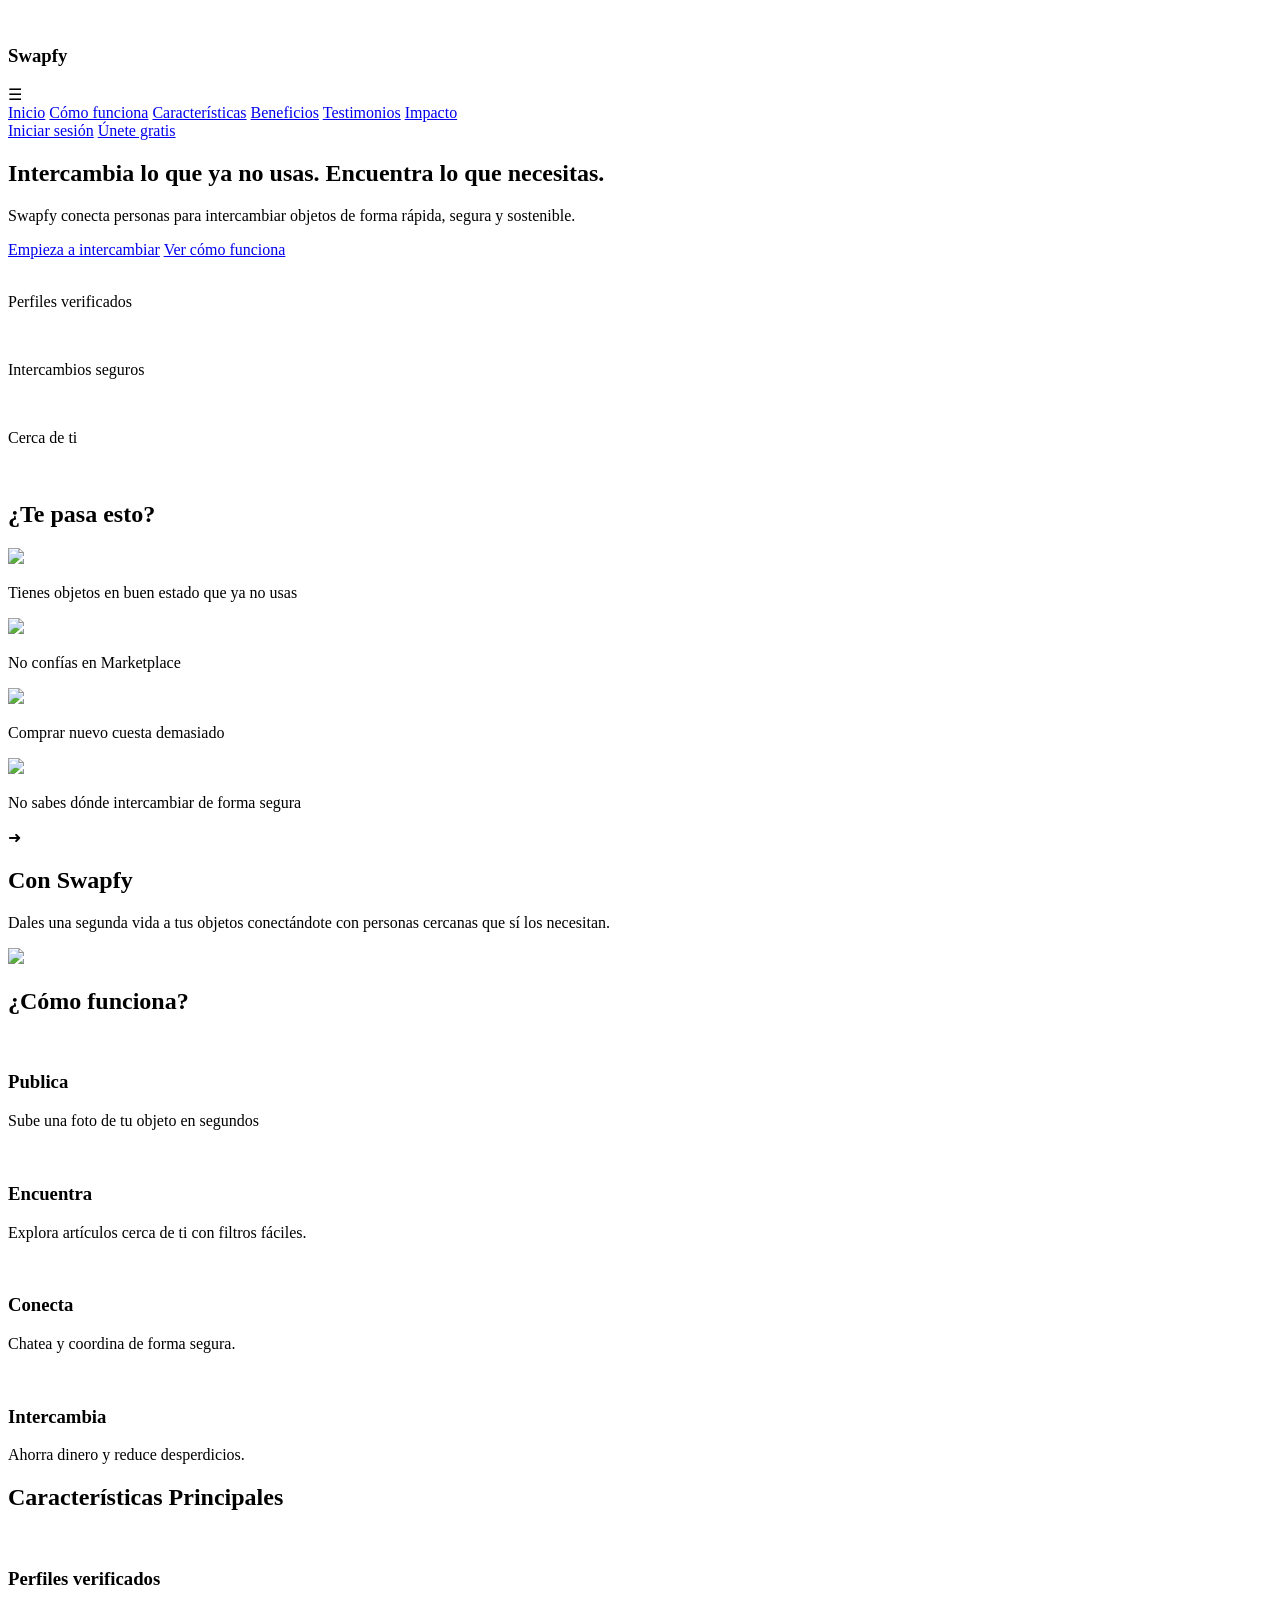
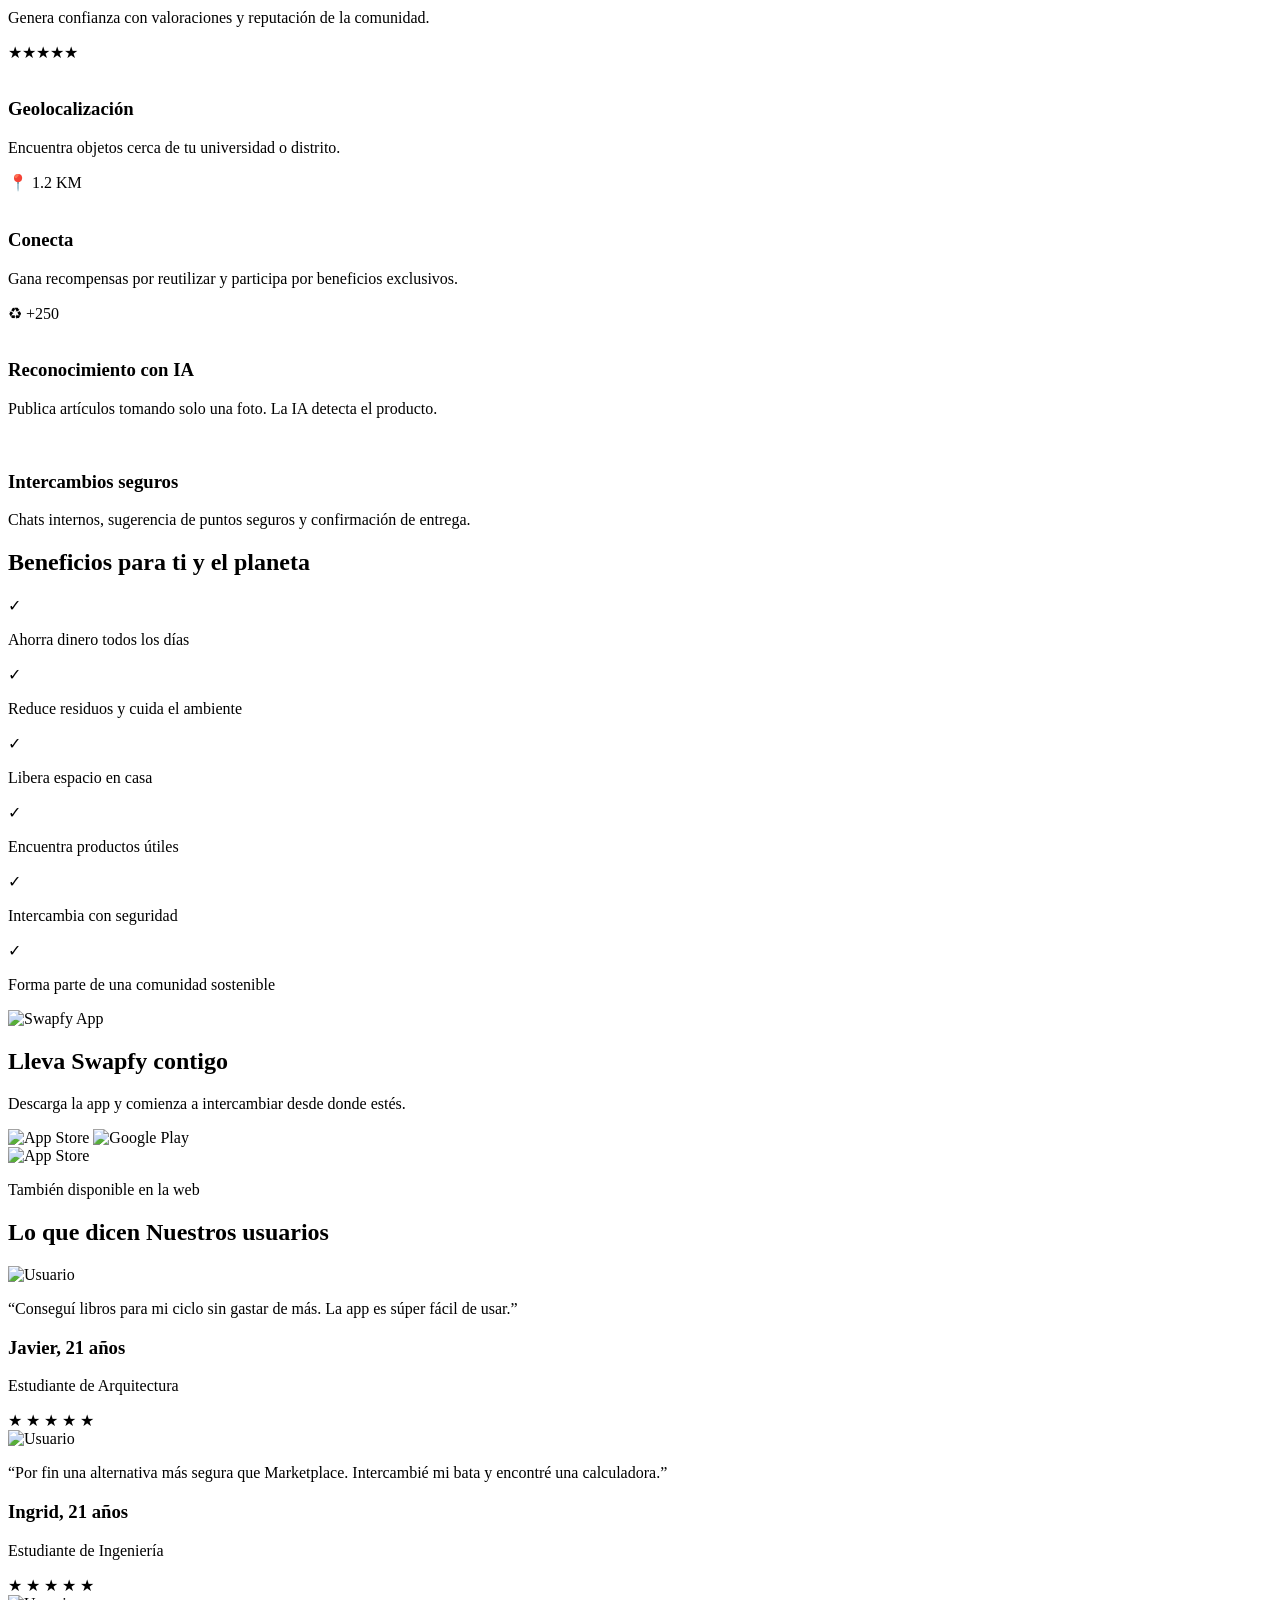
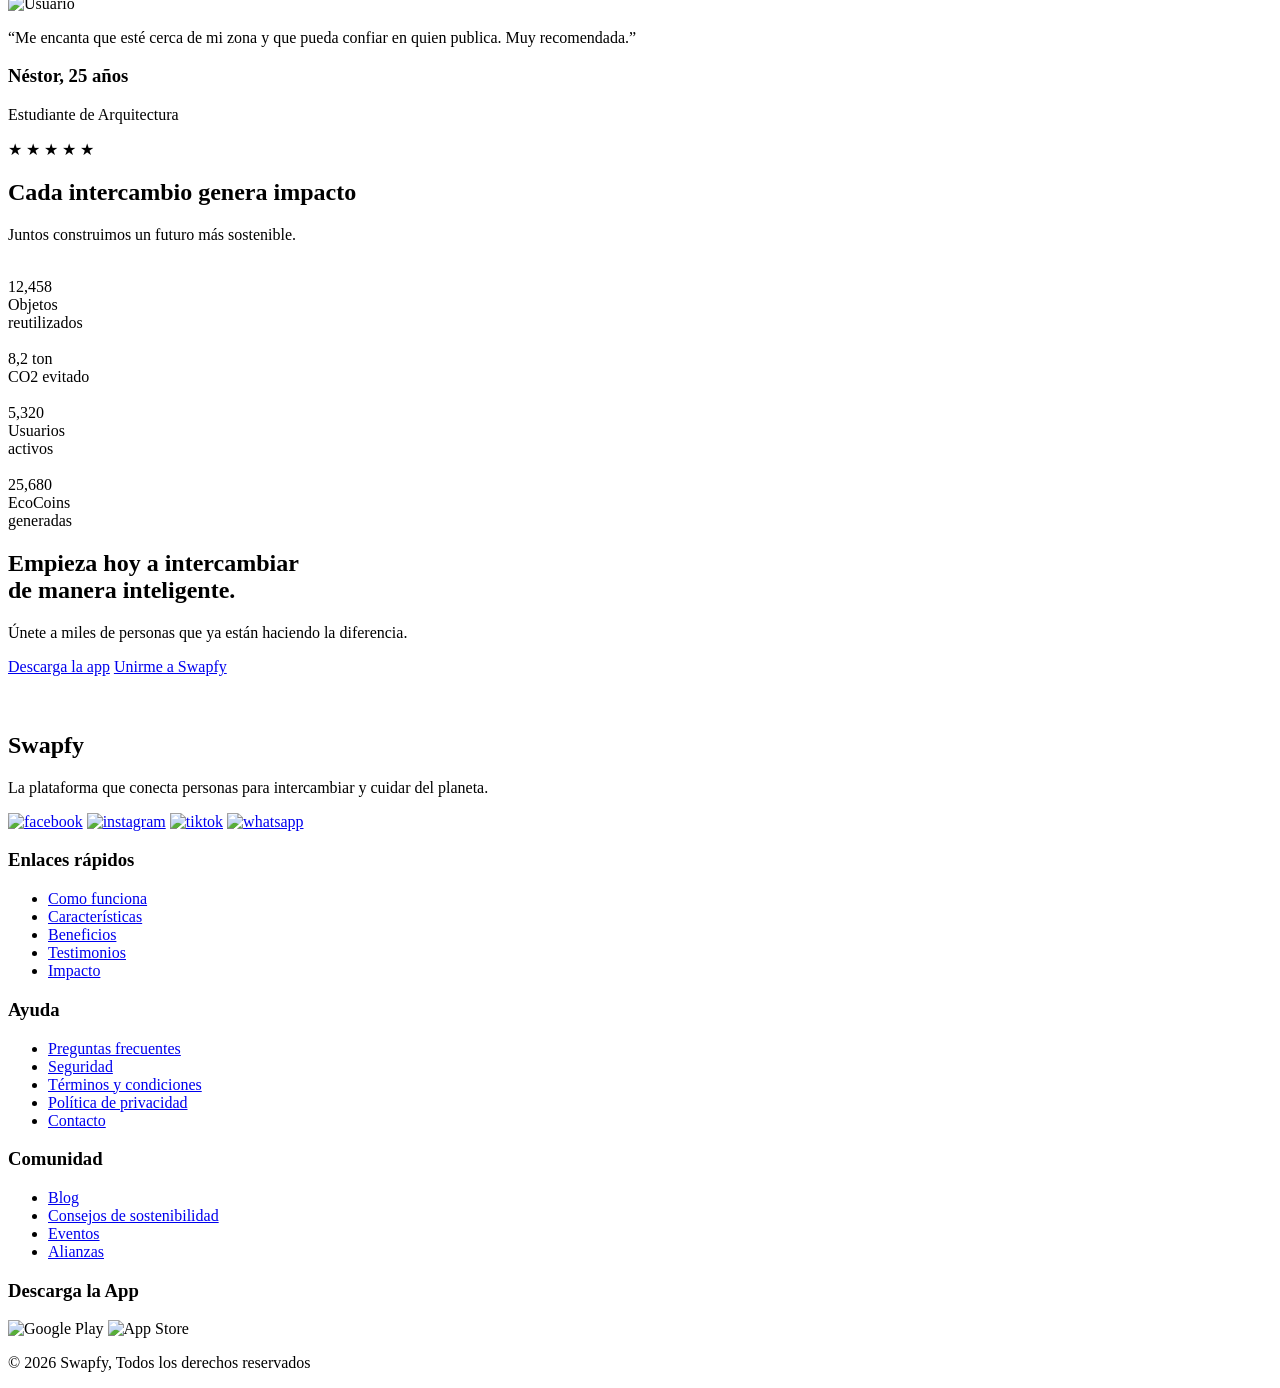
==== docs/index.html @ 8ec455df "ordenamiento de archivos v2" ====
<!DOCTYPE html>
<html lang="es">
<head>
  <meta charset="UTF-8" />
  <meta name="viewport" content="width=device-width, initial-scale=1.0"/>
  <title>Swapfy - Intercambia lo que ya no usas</title>

  <link rel="preconnect" href="https://fonts.googleapis.com">
  <link rel="preconnect" href="https://fonts.gstatic.com" crossorigin>
  <link href="https://fonts.googleapis.com/css2?family=Inter:wght@400;500;600;700;800&display=swap" rel="stylesheet">
  <link rel="stylesheet" href="/assets/css/styles.css">  
</head>
<body>

  <!-- Navbar -->
<header>
  <div class="container">
    <nav>
      </nav>
  </div>
</header>

<header class="header">
    <nav class="container nav"> <div class="logo">
        <img src="/assets/img/LogoColor.png" alt="">
        <h3>Swapfy</h3>
      </div>
      <div class="menu-toggle" id="menu-toggle">☰</div>
      <div class="nav-right" id="nav-right">      
        <div class="nav-links">
          <a href="#Hero">Inicio</a>
          <a href="#How">Cómo funciona</a>
          <a href="#caracteristicas">Características</a>
          <a href="#Beneficios">Beneficios</a>
          <a href="#Testimonios">Testimonios</a>
          <a href="#Impacto">Impacto</a>
        </div>
        <div class="nav-buttons">
          <a href="#" class="btn btn-secondary">Iniciar sesión</a>
          <a href="#" class="btn btn-primary">Únete gratis</a>
        </div>
      </div>
    </nav>
</header>


  <!-- Hero section -->

  <section>
    <div class="container hero" id="Hero">

      <div>
        <h1>
          Intercambia lo que ya no usas.
          <span>Encuentra lo que necesitas.</span>
        </h1>

        <p>
          Swapfy conecta personas para intercambiar objetos de forma rápida,
          segura y sostenible.
        </p>

        <div class="hero-buttons">
          <a href="#" class="btn btn-primary">Empieza a intercambiar</a>
          <a href="#" class="btn btn-secondary">Ver cómo funciona</a>
        </div>

        <div class="listVerification">
          <div class="lv">
             <img src="/assets/img/verificados.png" alt="" class="">
             <p>Perfiles verificados</p>
          </div>
          <div>
            <img src="/assets/img/seguridad.png" alt="" class="">
            <p>Intercambios seguros</p>
          </div>
          <div>
            <img src="/assets/img/ubicacion.png" alt="" class="">
            <p>Cerca de ti</p>
          </div>
        </div>
      </div>

      <div class="hero-image">
        <img src="/assets/img/phone2.png" alt="" class="phone">
      </div> 
    </div>
  </section>

  <!-- Problemas -->

  <section class="problem-section">

    <h1 class="title">¿Te pasa esto?</h1>

    <div class="content">

      <div class="cards">

        <div class="card">
          <img src="https://images.unsplash.com/photo-1603791440384-56cd371ee9a7?q=80&w=800&auto=format&fit=crop">
          <p>Tienes objetos en buen estado que ya no usas</p>
        </div>

        <div class="card">
          <img src="https://images.unsplash.com/photo-1516321318423-f06f85e504b3?q=80&w=800&auto=format&fit=crop">
          <p>No confías en Marketplace</p>
        </div>

        <div class="card">
          <img src="https://images.unsplash.com/photo-1522202176988-66273c2fd55f?q=80&w=800&auto=format&fit=crop">
          <p>Comprar nuevo cuesta demasiado</p>
        </div>

        <div class="card">
          <img src="https://images.unsplash.com/photo-1521737604893-d14cc237f11d?q=80&w=800&auto=format&fit=crop">
          <p>No sabes dónde intercambiar de forma segura</p>
        </div>

      </div>

      <div class="divider">
        <div class="arrow">➜</div>
      </div>

      <div class="solution">

        <h2>Con <span>Swapfy</span></h2>

        <p>
          Dales una segunda vida a tus objetos conectándote
          con personas cercanas que sí los necesitan.
        </p>

        <img src="https://cdn-icons-png.flaticon.com/512/4076/4076478.png">

      </div>

    </div>

  </section>

  <!-- Como funciona -->

  <section class="how-section" id="How">

    <h1 class="title">¿Cómo funciona?</h1>

    <div class="curve-line"></div>

    <div class="steps">

      <div class="step-card">

        <div class="icon-circle">
          <img src="/assets/img/phoneicon.png" alt="" class="">
        </div>

        <h3>Publica</h3>

        <p>
          Sube una foto de tu objeto en segundos
        </p>

      </div>

      <div class="step-card">

        <div class="icon-circle">
          <img src="/assets/img/searchicon.png" alt="" class="">
        </div>

        <h3>Encuentra</h3>

        <p>
          Explora artículos cerca de ti con filtros fáciles.
        </p>

      </div>

      <div class="step-card">

        <div class="icon-circle">
          <img src="/assets/img/messageicon.png" alt="" class="">
        </div>

        <h3>Conecta</h3>

        <p>
          Chatea y coordina de forma segura.
        </p>

      </div>

      <div class="step-card">

        <div class="icon-circle">
          <img src="/assets/img/exchangeicon.png" alt="" class="">
        </div>

        <h3>Intercambia</h3>

        <p>
          Ahorra dinero y reduce desperdicios.
        </p>

      </div>

    </div>

  </section>

  <!-- Caracteristicas -->

  <section class="features-section" id="caracteristicas">

    <h1 class="title">Características Principales</h1>

    <div class="features-grid">

      <div class="feature-card">

        <div class="icon-circle green">
          <img src="/assets/img/perfilverificado.png" alt="" class="">
        </div>

        <h3>Perfiles verificados</h3>

        <p>
          Genera confianza con valoraciones y reputación de la comunidad.
        </p>

        <div class="extra">★★★★★</div>

      </div>

      <div class="feature-card">

        <div class="icon-circle orange">
          <img src="/assets/img/geolocalizacion.png" alt="" class="">
        </div>

        <h3>Geolocalización</h3>

        <p>
          Encuentra objetos cerca de tu universidad o distrito.
        </p>

        <div class="extra">📍 1.2 KM</div>

      </div>

      <div class="feature-card">

        <div class="icon-circle yellow">
          <img src="/assets/img/conecta.png" alt="" class="">
        </div>

        <h3>Conecta</h3>

        <p>
          Gana recompensas por reutilizar y participa por beneficios exclusivos.
        </p>

        <div class="extra">♻ +250</div>

      </div>

      <div class="feature-card">

        <div class="icon-circle blue">
          <img src="/assets/img/ia.png" alt="" class="">
        </div>

        <h3>Reconocimiento con IA</h3>

        <p>
          Publica artículos tomando solo una foto. La IA detecta el producto.
        </p>

      </div>

      <div class="feature-card">

        <div class="icon-circle purple">
          <img src="/assets/img/intercambioseguro.png" alt="" class="">
        </div>

        <h3>Intercambios seguros</h3>

        <p>
          Chats internos, sugerencia de puntos seguros y confirmación de entrega.
        </p>

      </div>

    </div>

  </section>

<!-- Beneficios -->

  <section class="benefits-section" id="Beneficios">

    <div class="benefits-left">

      <h2>
        Beneficios para ti y el planeta
      </h2>

      <div class="benefits-list">

        <div class="benefit-item">
          <div class="check">✓</div>
          <p>Ahorra dinero todos los días</p>
        </div>

        <div class="benefit-item">
          <div class="check">✓</div>
          <p>Reduce residuos y cuida el ambiente</p>
        </div>

        <div class="benefit-item">
          <div class="check">✓</div>
          <p>Libera espacio en casa</p>
        </div>

        <div class="benefit-item">
          <div class="check">✓</div>
          <p>Encuentra productos útiles</p>
        </div>

        <div class="benefit-item">
          <div class="check">✓</div>
          <p>Intercambia con seguridad</p>
        </div>

        <div class="benefit-item">
          <div class="check">✓</div>
          <p>Forma parte de una comunidad sostenible</p>
        </div>

      </div>

    </div>

    <div class="phone-container">
      <img src="/assets/img/phoneBeneficios.png" alt="Swapfy App">
    </div>

    <div class="benefits-right">

      <h2>
        Lleva <span>Swapfy</span> contigo
      </h2>

      <p>
        Descarga la app y comienza a intercambiar
        desde donde estés.
      </p>

      <div class="store-buttons">

        <img 
          src="/assets/img/appstore.png" 
          alt="App Store"
        >

        <img 
          src="/assets/img/playstore.png" 
          alt="Google Play"
        >

      </div>

      <div class="web-version">
        <img 
          src="/assets/img/wordIcon.png" 
          alt="App Store">
        <p>También disponible en la web</p>
      </div>

    </div>
  </section>

  <!-- Testimonios -->

  <section class="testimonials-section" id="Testimonios">

    <h1 class="title">
      Lo que dicen Nuestros usuarios
    </h1>

    <div class="testimonials-grid">

      <!-- TESTIMONIAL 1 -->

      <div class="testimonial-card">

        <img 
          src="https://randomuser.me/api/portraits/men/32.jpg" 
          alt="Usuario"
        >

        <div class="testimonial-content">

          <p class="testimonial-text">
            “Conseguí libros para mi ciclo sin gastar de más.
            La app es súper fácil de usar.”
          </p>

          <div class="user-info">
            <h3>Javier, 21 años</h3>
            <p>Estudiante de Arquitectura</p>
          </div>

          <div class="stars">
            <span class="star">★</span>
            <span class="star">★</span>
            <span class="star">★</span>
            <span class="star">★</span>
            <span class="star">★</span>
          </div>

        </div>

      </div>

      <!-- TESTIMONIAL 2 -->

      <div class="testimonial-card">

        <img 
          src="https://randomuser.me/api/portraits/women/44.jpg" 
          alt="Usuario"
        >

        <div class="testimonial-content">

          <p class="testimonial-text">
            “Por fin una alternativa más segura que Marketplace.
            Intercambié mi bata y encontré una calculadora.”
          </p>

          <div class="user-info">
            <h3>Ingrid, 21 años</h3>
            <p>Estudiante de Ingeniería</p>
          </div>

          <div class="stars">
            <span class="star">★</span>
            <span class="star">★</span>
            <span class="star">★</span>
            <span class="star">★</span>
            <span class="star">★</span>
          </div>

        </div>

      </div>

      <!-- TESTIMONIAL 3 -->

      <div class="testimonial-card">

        <img 
          src="https://randomuser.me/api/portraits/men/75.jpg" 
          alt="Usuario"
        >

        <div class="testimonial-content">

          <p class="testimonial-text">
            “Me encanta que esté cerca de mi zona
            y que pueda confiar en quien publica.
            Muy recomendada.”
          </p>

          <div class="user-info">
            <h3>Néstor, 25 años</h3>
            <p>Estudiante de Arquitectura</p>
          </div>

          <div class="stars">
            <span class="star">★</span>
            <span class="star">★</span>
            <span class="star">★</span>
            <span class="star">★</span>
            <span class="star">★</span>
          </div>

        </div>

      </div>

    </div>

  </section>

  <!-- Impacto -->

  <section class="impact-section" id="Impacto">

    <div class="impact-container">

      <!-- LEFT -->

      <div class="impact-left">

        <h2>
          Cada intercambio genera impacto
        </h2>

        <p>
          Juntos construimos un futuro más sostenible.
        </p>

      </div>

      <!-- RIGHT STATS -->

      <div class="impact-stats">

        <!-- CARD 1 -->

        <div class="stat-card">

          <div class="icon-circle">
           <img 
          src="/assets/img/objetosreutilizados.png" 
          alt="">
          </div>

          <div class="stat-number">
            12,458
          </div>

          <div class="stat-label">
            Objetos<br>reutilizados
          </div>

        </div>

        <!-- CARD 2 -->

        <div class="stat-card">

          <div class="icon-circle">
            <img 
          src="/assets/img/8toneladas.png" 
          alt="">
          </div>

          <div class="stat-number">
            8,2 ton
          </div>

          <div class="stat-label">
            CO2 evitado
          </div>

        </div>

        <!-- CARD 3 -->

        <div class="stat-card">

          <div class="icon-circle">
            <img 
          src="/assets/img/usuariosconectados.png" 
          alt="">
          </div>

          <div class="stat-number">
            5,320
          </div>

          <div class="stat-label">
            Usuarios<br>activos
          </div>

        </div>

        <!-- CARD 4 -->

        <div class="stat-card">

          <div class="icon-circle">
            <img 
          src="/assets/img/ecocoins.png" 
          alt="">
          </div>

          <div class="stat-number">
            25,680
          </div>

          <div class="stat-label">
            EcoCoins<br>generadas
          </div>

        </div>

      </div>

    </div>

  </section>

  <!-- Calltoaction -->

  <section class="cta-section">

    <!-- LEFT CONTENT -->

    <div class="cta-left">

      <h2>
        Empieza hoy a intercambiar<br>
        <span>de manera inteligente.</span>
      </h2>

      <p>
        Únete a miles de personas que ya están
        haciendo la diferencia.
      </p>

    </div>

    <!-- BUTTONS -->

    <div class="cta-buttons">

      <a href="#" class="btn btn-primary">Descarga la app</a>
      <a href="#" class="btn btn-secondary">Unirme a Swapfy</a>

    </div>

    <!-- IMAGE -->

    <div class="cta-image">

      <img 
          src="/assets/img/cta.png" 
          alt="">

    </div>

  </section>

  <!-- Footer -->

  <footer class="footer">

    <div class="footer-container">

      <div class="footer-top">

        <!-- BRAND -->

        <div class="footer-brand">

          <div class="logoF">
           <img  src="/assets/img/LogoWhite.png"  alt="">
            <h2>Swapfy</h2>
          </div>

          <p>
            La plataforma que conecta personas
            para intercambiar y cuidar del planeta.
          </p>

          <div class="social-icons">

            <a href="#"><img src="/assets/img/facebook.png"  alt="facebook"></a>
            <a href="#"><img src="/assets/img/instagram.png"  alt="instagram"></a>
            <a href="#"><img src="/assets/img/tiktok.png"  alt="tiktok"></a>
            <a href="#"><img src="/assets/img/whatsapp.png"  alt="whatsapp"></a>

          </div>

        </div>

        <!-- ENLACES -->

        <div class="footer-column">

          <h3>Enlaces rápidos</h3>

          <ul>
            <li><a href="#">Como funciona</a></li>
            <li><a href="#">Características</a></li>
            <li><a href="#">Beneficios</a></li>
            <li><a href="#">Testimonios</a></li>
            <li><a href="#">Impacto</a></li>
          </ul>

        </div>

        <!-- AYUDA -->

        <div class="footer-column">

          <h3>Ayuda</h3>

          <ul>
            <li><a href="#">Preguntas frecuentes</a></li>
            <li><a href="#">Seguridad</a></li>
            <li><a href="#">Términos y condiciones</a></li>
            <li><a href="#">Política de privacidad</a></li>
            <li><a href="#">Contacto</a></li>
          </ul>

        </div>

        <!-- COMUNIDAD -->

        <div class="footer-column">

          <h3>Comunidad</h3>

          <ul>
            <li><a href="#">Blog</a></li>
            <li><a href="#">Consejos de sostenibilidad</a></li>
            <li><a href="#">Eventos</a></li>
            <li><a href="#">Alianzas</a></li>
          </ul>

        </div>

        <!-- APP -->

        <div class="footer-column">

          <h3>Descarga la App</h3>

          <div class="store-buttons">

            <img src="/assets/img/playstore.png"  alt="Google Play">
            <img src="/assets/img/appstore.png" alt="App Store">

          </div>

        </div>

      </div>

      <!-- BOTTOM -->

      <div class="footer-bottom">

        <p>
          © 2026 Swapfy, Todos los derechos reservados
        </p>

      </div>

    </div>

  </footer>
   <script src="/assets/js/main.js"></script> 
</body>
</html>
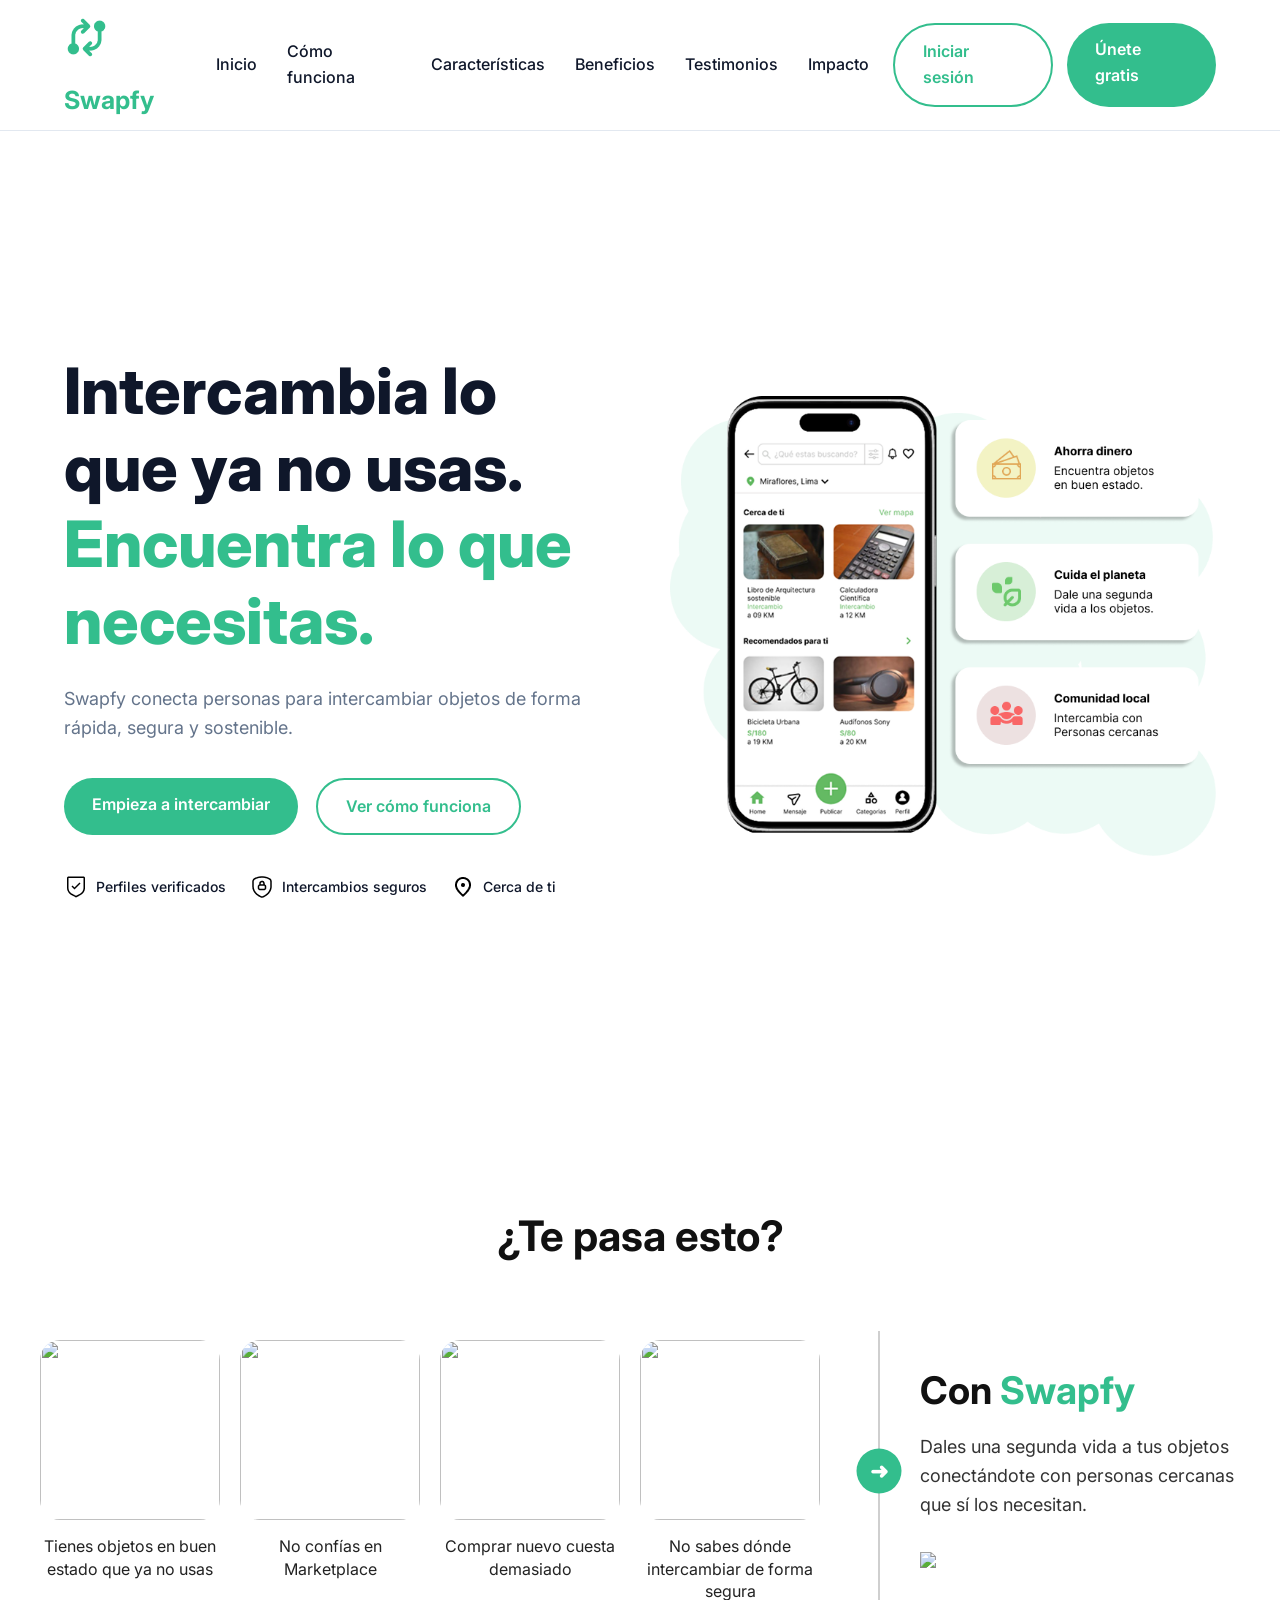
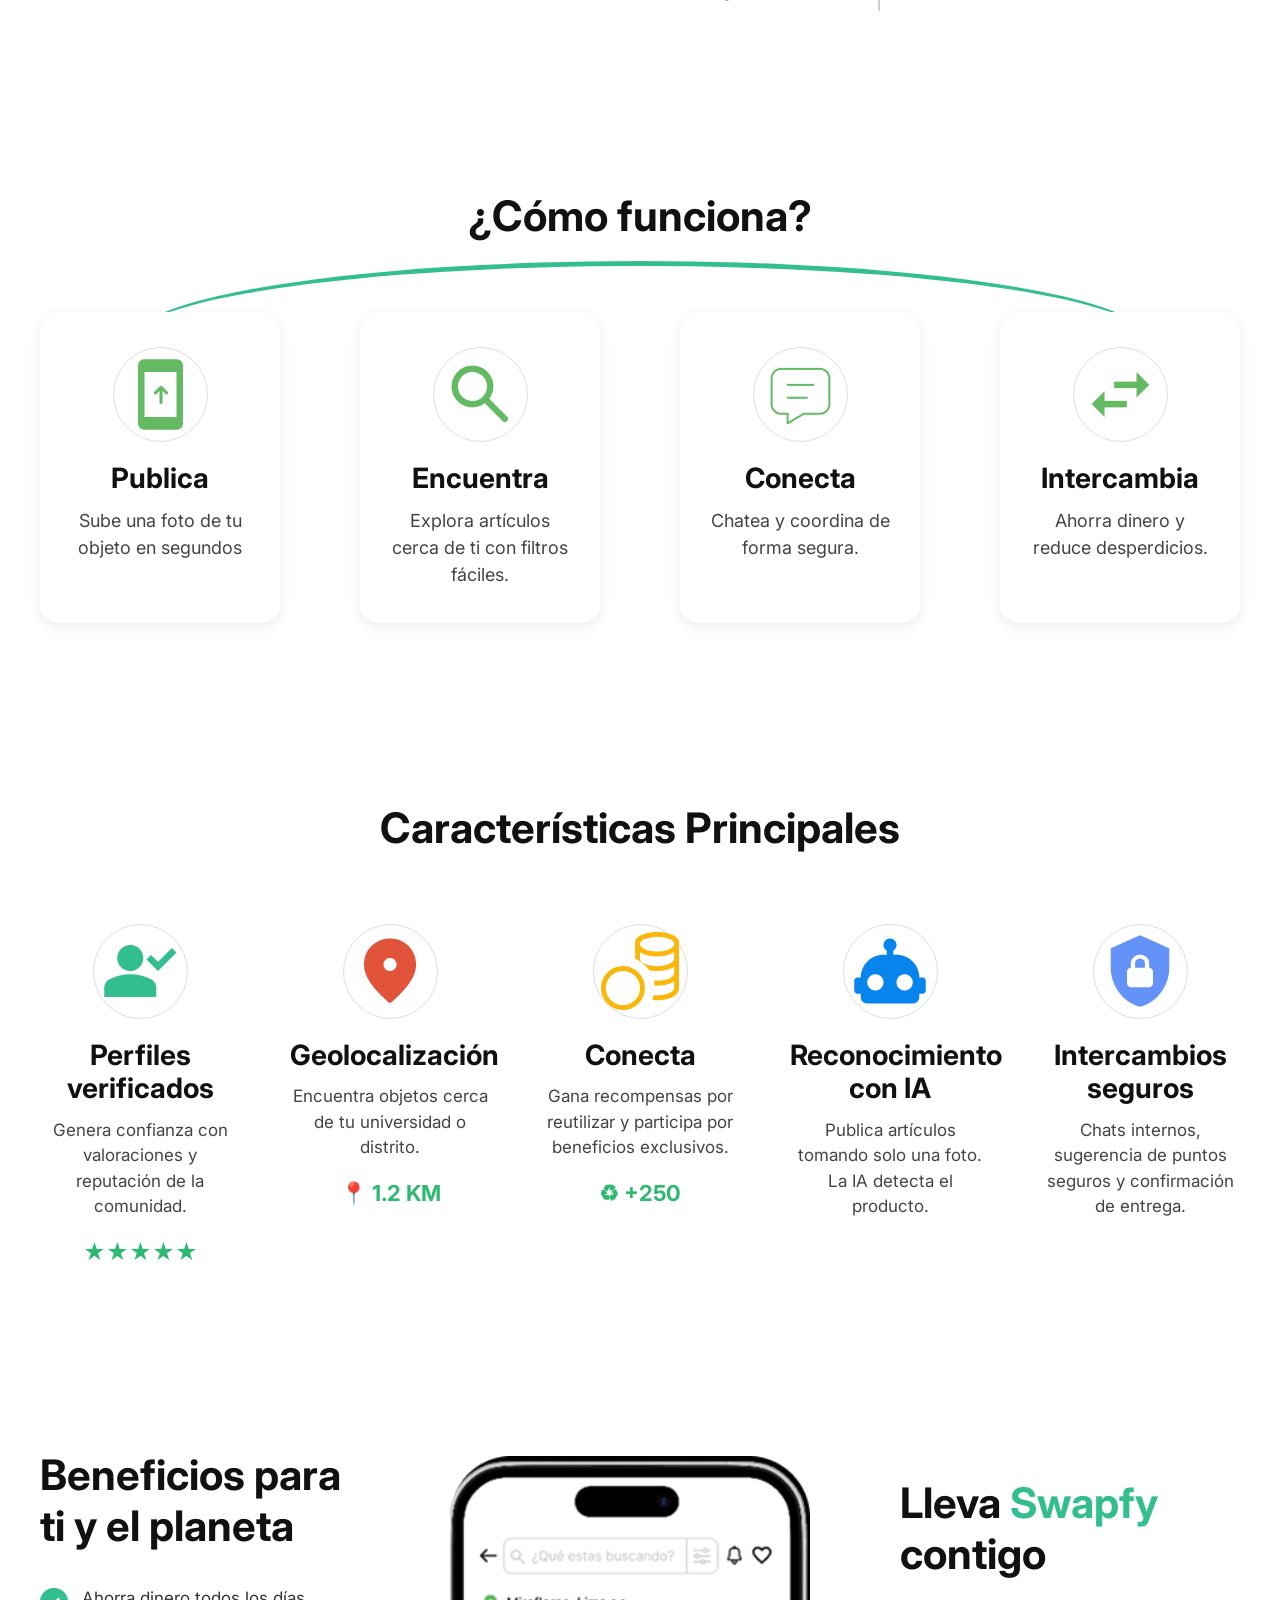
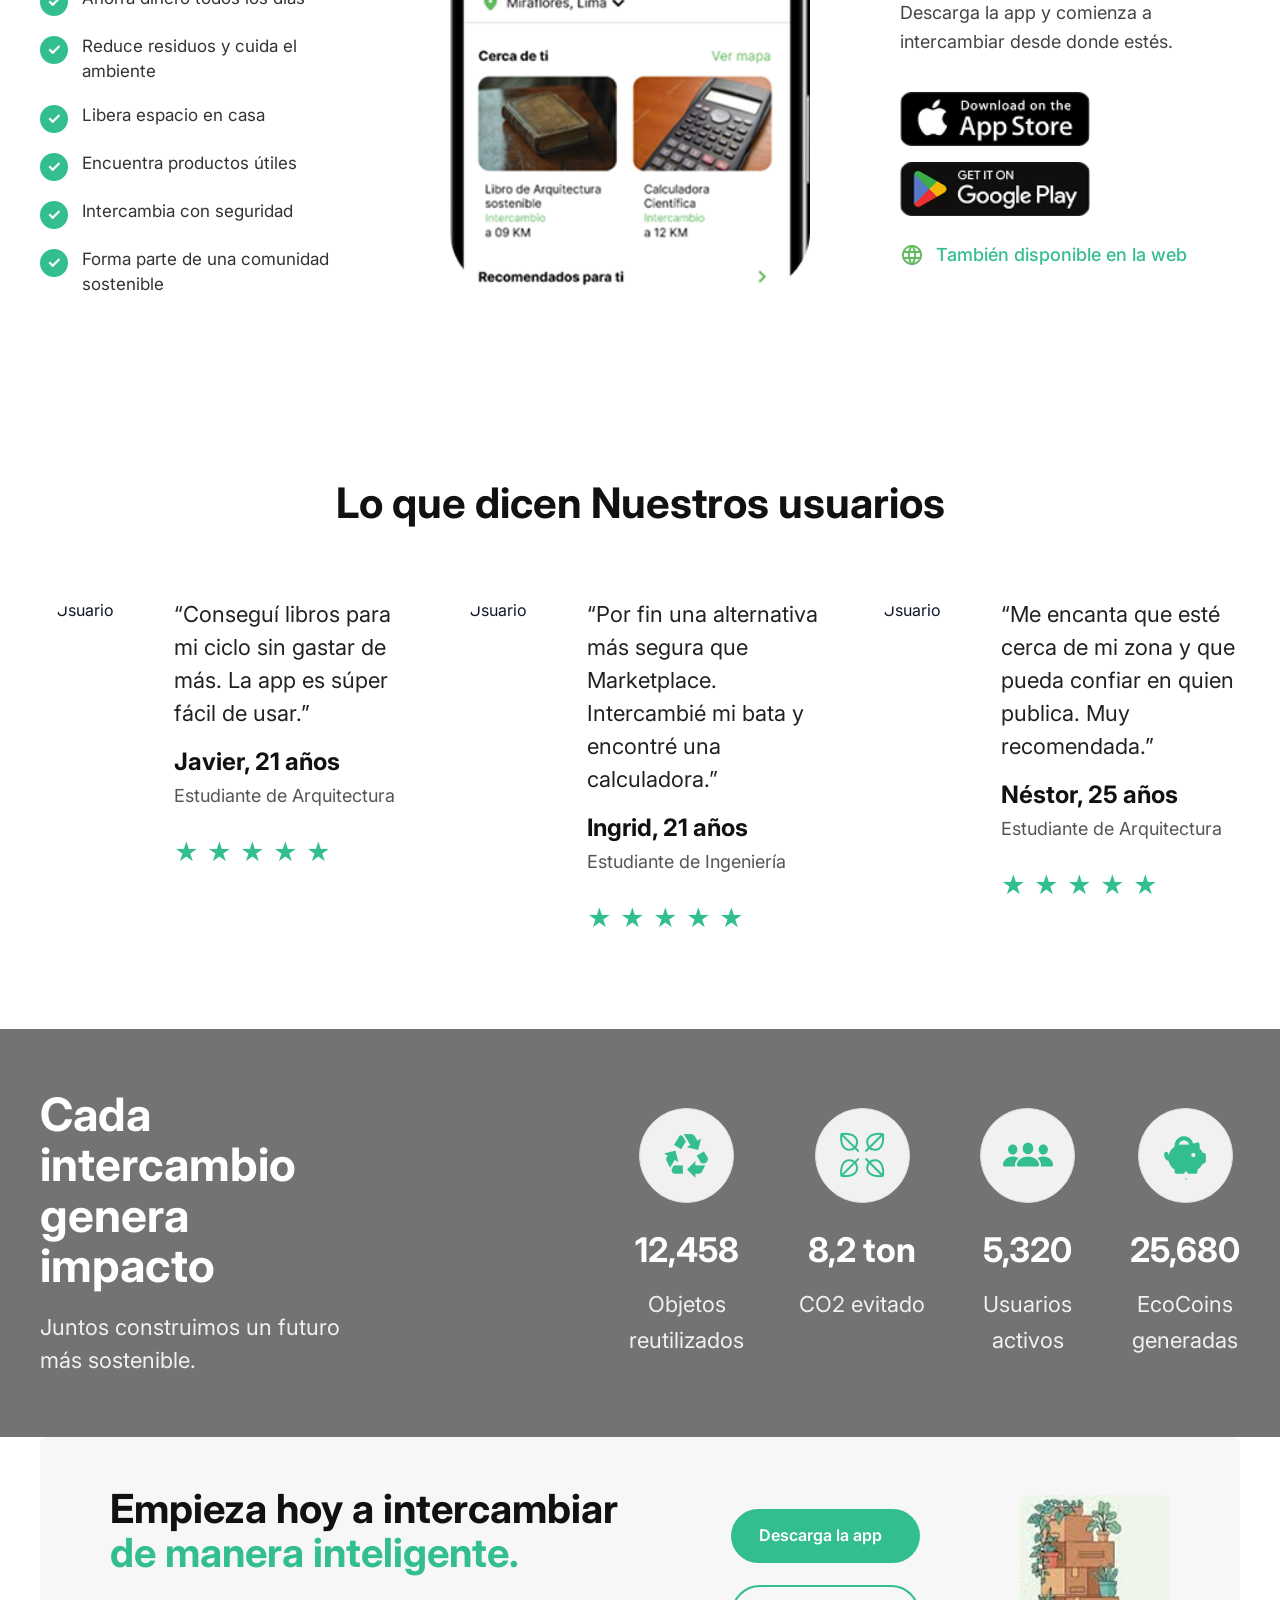
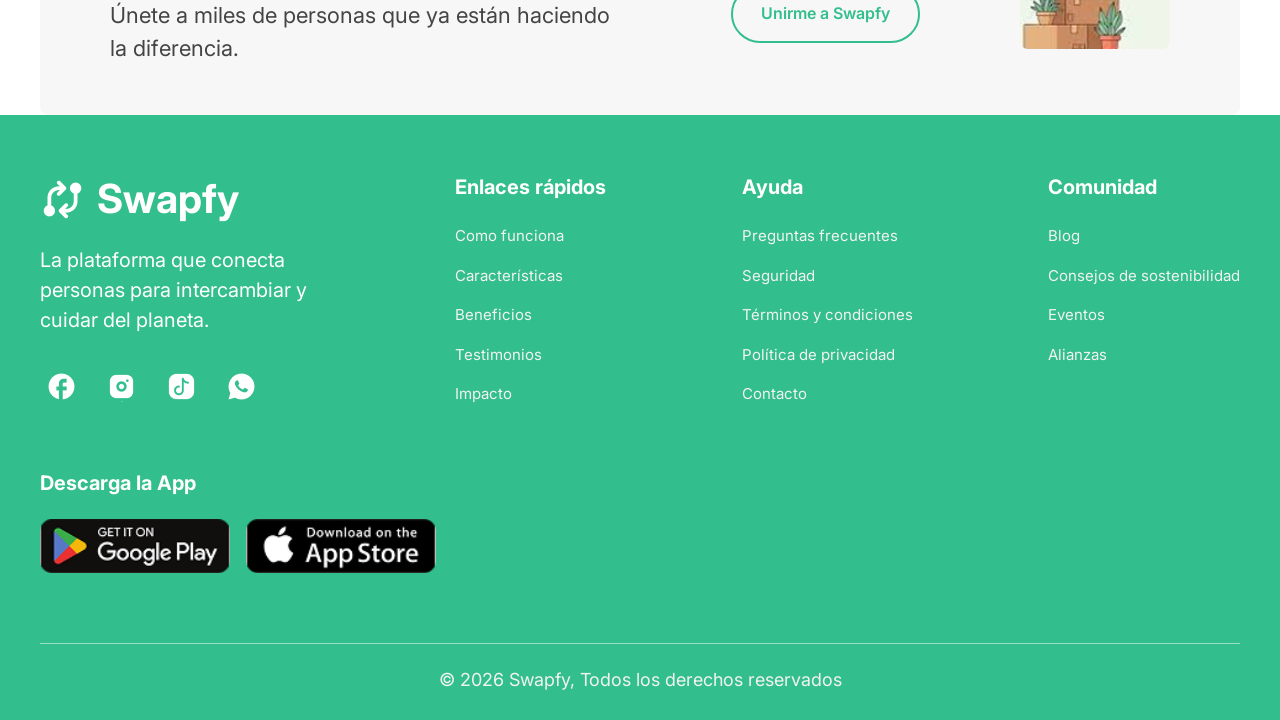
==== commit 22f972ab: "change index" ====
--- a/docs/index.html
+++ b/docs/index.html
@@ -8,7 +8,7 @@
   <link rel="preconnect" href="https://fonts.googleapis.com">
   <link rel="preconnect" href="https://fonts.gstatic.com" crossorigin>
   <link href="https://fonts.googleapis.com/css2?family=Inter:wght@400;500;600;700;800&display=swap" rel="stylesheet">
-  <link rel="stylesheet" href="/assets/css/styles.css">  
+  <link rel="stylesheet" href="assets/css/styles.css">  
 </head>
 <body>
 
@@ -22,7 +22,7 @@
 
 <header class="header">
     <nav class="container nav"> <div class="logo">
-        <img src="/assets/img/LogoColor.png" alt="">
+        <img src="assets/img/LogoColor.png" alt="">
         <h3>Swapfy</h3>
       </div>
       <div class="menu-toggle" id="menu-toggle">☰</div>
@@ -67,22 +67,22 @@
 
         <div class="listVerification">
           <div class="lv">
-             <img src="/assets/img/verificados.png" alt="" class="">
+             <img src="assets/img/verificados.png" alt="" class="">
              <p>Perfiles verificados</p>
           </div>
           <div>
-            <img src="/assets/img/seguridad.png" alt="" class="">
+            <img src="assets/img/seguridad.png" alt="" class="">
             <p>Intercambios seguros</p>
           </div>
           <div>
-            <img src="/assets/img/ubicacion.png" alt="" class="">
+            <img src="assets/img/ubicacion.png" alt="" class="">
             <p>Cerca de ti</p>
           </div>
         </div>
       </div>
 
       <div class="hero-image">
-        <img src="/assets/img/phone2.png" alt="" class="phone">
+        <img src="assets/img/phone2.png" alt="" class="phone">
       </div> 
     </div>
   </section>
@@ -153,7 +153,7 @@
       <div class="step-card">
 
         <div class="icon-circle">
-          <img src="/assets/img/phoneicon.png" alt="" class="">
+          <img src="assets/img/phoneicon.png" alt="" class="">
         </div>
 
         <h3>Publica</h3>
@@ -167,7 +167,7 @@
       <div class="step-card">
 
         <div class="icon-circle">
-          <img src="/assets/img/searchicon.png" alt="" class="">
+          <img src="assets/img/searchicon.png" alt="" class="">
         </div>
 
         <h3>Encuentra</h3>
@@ -181,7 +181,7 @@
       <div class="step-card">
 
         <div class="icon-circle">
-          <img src="/assets/img/messageicon.png" alt="" class="">
+          <img src="assets/img/messageicon.png" alt="" class="">
         </div>
 
         <h3>Conecta</h3>
@@ -195,7 +195,7 @@
       <div class="step-card">
 
         <div class="icon-circle">
-          <img src="/assets/img/exchangeicon.png" alt="" class="">
+          <img src="assets/img/exchangeicon.png" alt="" class="">
         </div>
 
         <h3>Intercambia</h3>
@@ -221,7 +221,7 @@
       <div class="feature-card">
 
         <div class="icon-circle green">
-          <img src="/assets/img/perfilverificado.png" alt="" class="">
+          <img src="assets/img/perfilverificado.png" alt="" class="">
         </div>
 
         <h3>Perfiles verificados</h3>
@@ -237,7 +237,7 @@
       <div class="feature-card">
 
         <div class="icon-circle orange">
-          <img src="/assets/img/geolocalizacion.png" alt="" class="">
+          <img src="assets/img/geolocalizacion.png" alt="" class="">
         </div>
 
         <h3>Geolocalización</h3>
@@ -253,7 +253,7 @@
       <div class="feature-card">
 
         <div class="icon-circle yellow">
-          <img src="/assets/img/conecta.png" alt="" class="">
+          <img src="assets/img/conecta.png" alt="" class="">
         </div>
 
         <h3>Conecta</h3>
@@ -269,7 +269,7 @@
       <div class="feature-card">
 
         <div class="icon-circle blue">
-          <img src="/assets/img/ia.png" alt="" class="">
+          <img src="assets/img/ia.png" alt="" class="">
         </div>
 
         <h3>Reconocimiento con IA</h3>
@@ -283,7 +283,7 @@
       <div class="feature-card">
 
         <div class="icon-circle purple">
-          <img src="/assets/img/intercambioseguro.png" alt="" class="">
+          <img src="assets/img/intercambioseguro.png" alt="" class="">
         </div>
 
         <h3>Intercambios seguros</h3>
@@ -345,7 +345,7 @@
     </div>
 
     <div class="phone-container">
-      <img src="/assets/img/phoneBeneficios.png" alt="Swapfy App">
+      <img src="assets/img/phoneBeneficios.png" alt="Swapfy App">
     </div>
 
     <div class="benefits-right">
@@ -362,12 +362,12 @@
       <div class="store-buttons">
 
         <img 
-          src="/assets/img/appstore.png" 
+          src="assets/img/appstore.png" 
           alt="App Store"
         >
 
         <img 
-          src="/assets/img/playstore.png" 
+          src="assets/img/playstore.png" 
           alt="Google Play"
         >
 
@@ -375,7 +375,7 @@
 
       <div class="web-version">
         <img 
-          src="/assets/img/wordIcon.png" 
+          src="assets/img/wordIcon.png" 
           alt="App Store">
         <p>También disponible en la web</p>
       </div>
@@ -527,7 +527,7 @@
 
           <div class="icon-circle">
            <img 
-          src="/assets/img/objetosreutilizados.png" 
+          src="assets/img/objetosreutilizados.png" 
           alt="">
           </div>
 
@@ -547,7 +547,7 @@
 
           <div class="icon-circle">
             <img 
-          src="/assets/img/8toneladas.png" 
+          src="assets/img/8toneladas.png" 
           alt="">
           </div>
 
@@ -567,7 +567,7 @@
 
           <div class="icon-circle">
             <img 
-          src="/assets/img/usuariosconectados.png" 
+          src="assets/img/usuariosconectados.png" 
           alt="">
           </div>
 
@@ -587,7 +587,7 @@
 
           <div class="icon-circle">
             <img 
-          src="/assets/img/ecocoins.png" 
+          src="assets/img/ecocoins.png" 
           alt="">
           </div>
 
@@ -641,7 +641,7 @@
     <div class="cta-image">
 
       <img 
-          src="/assets/img/cta.png" 
+          src="assets/img/cta.png" 
           alt="">
 
     </div>
@@ -661,7 +661,7 @@
         <div class="footer-brand">
 
           <div class="logoF">
-           <img  src="/assets/img/LogoWhite.png"  alt="">
+           <img  src=" assets/img/LogoWhite.png"  alt="">
             <h2>Swapfy</h2>
           </div>
 
@@ -672,10 +672,10 @@
 
           <div class="social-icons">
 
-            <a href="#"><img src="/assets/img/facebook.png"  alt="facebook"></a>
-            <a href="#"><img src="/assets/img/instagram.png"  alt="instagram"></a>
-            <a href="#"><img src="/assets/img/tiktok.png"  alt="tiktok"></a>
-            <a href="#"><img src="/assets/img/whatsapp.png"  alt="whatsapp"></a>
+            <a href="#"><img src="assets/img/facebook.png"  alt="facebook"></a>
+            <a href="#"><img src="assets/img/instagram.png"  alt="instagram"></a>
+            <a href="#"><img src="assets/img/tiktok.png"  alt="tiktok"></a>
+            <a href="#"><img src="assets/img/whatsapp.png"  alt="whatsapp"></a>
 
           </div>
 
@@ -736,8 +736,8 @@
 
           <div class="store-buttons">
 
-            <img src="/assets/img/playstore.png"  alt="Google Play">
-            <img src="/assets/img/appstore.png" alt="App Store">
+            <img src="assets/img/playstore.png"  alt="Google Play">
+            <img src="assets/img/appstore.png" alt="App Store">
 
           </div>
 
@@ -758,6 +758,6 @@
     </div>
 
   </footer>
-   <script src="/assets/js/main.js"></script> 
+   <script src="assets/js/main.js"></script> 
 </body>
 </html>
--- a/docs/assets/css/styles.css
+++ b/docs/assets/css/styles.css
@@ -0,0 +1,1182 @@
+   
+   *{
+      margin:0;
+      padding:0;
+      box-sizing:border-box;
+    }
+
+    :root{
+      --primary:#33BE8D;
+      --primary-dark:#16A34A;
+      --dark:#0F172A;
+      --gray:#64748B;
+      --light:#F8FAFC;
+      --border:#E2E8F0;
+      --white:#FFFFFF;
+    }
+
+    body{
+      font-family:'Inter', sans-serif;
+      color:var(--dark);
+      background:white;
+      line-height:1.6;
+    }
+
+    .container{
+      width:90%;
+      max-width:1200px;
+      margin:auto;
+    }
+
+    section{
+      padding:90px 0;
+    }
+
+    h1,h2,h3{
+      line-height:1.2;
+    }
+
+    h1{
+      font-size:64px;
+      font-weight:800;
+    }
+
+    h2{
+      font-size:42px;
+      margin-bottom:20px;
+    }
+
+    p{
+      color:var(--gray);
+    }
+
+    .btn{
+      display:inline-block;
+      padding:14px 28px;
+      border-radius:50px;
+      text-decoration:none;
+      font-weight:600;
+      transition:.3s;
+    }
+
+    .btn-primary{
+      background:var(--primary);
+      color:white;
+    }
+
+    .btn-primary:hover{
+      background:var(--primary-dark);
+    }
+
+    .btn-secondary{
+      border:2px solid var(--primary);
+      color:var(--primary);
+    }
+
+    .btn-secondary:hover{
+      background:var(--primary);
+      color:white;
+    }
+    /* NAVBAR */
+
+    .header {
+  position: sticky;
+  top: 0;
+  background: white;
+  z-index: 999;
+  border-bottom: 1px solid var(--border);
+  width: 100%;
+}
+
+.nav {
+  display: flex;
+  justify-content: space-between;
+  align-items: center;
+  padding: 15px 0; 
+}
+
+    .logo{
+      display: flex;
+      gap: 18px;
+      flex-wrap: wrap;      
+      color:var(--primary);
+    }
+
+    .logo >h3{
+      font-size: 25px;
+      margin-top: 7px;
+    }
+
+    .nav-links{
+      display:flex;
+      gap:30px;
+      align-items:center;
+    }
+
+    .nav-links a{
+      text-decoration:none;
+      color:var(--dark);
+      font-weight:500;
+    }
+
+    /* HERO */
+
+    .hero{
+      display:grid;
+      grid-template-columns:1fr 1fr;
+      align-items:center;
+      gap:60px;
+      min-height:90vh;
+    }
+
+    .hero span{
+      color:var(--primary);
+    }
+
+    .hero p{
+      margin:25px 0 35px;
+      font-size:18px;
+    }
+
+    .hero-buttons{
+      display:flex;
+      gap:18px;
+      flex-wrap:wrap;
+    }
+
+    .hero-image img{
+      width:100%;
+      border-radius:30px;
+      /*box-shadow:0 20px 60px rgba(0,0,0,.1);*/
+    }
+
+    .hero-image .phone{
+      position: absolute;
+      width: 760px;
+      border-radius: 30px;
+      top: 140px;      
+    }        
+
+    .listVerification {
+      display: flex;
+      gap: 24px;
+      margin-top: 40px;
+      flex-wrap: wrap;
+    }
+
+    .listVerification > div {
+      display: flex;
+      align-items: center;
+      gap: 8px;
+    }
+
+    .listVerification > div > img {
+      width: 24px;
+      height: 24px;
+    }
+
+    .listVerification > div > p {
+      margin: 0;
+      font-size: 14px;
+      font-weight: 500;
+      color: var(--dark);
+    }
+
+ /* Problems */
+
+ .problem-section{
+      max-width:1200px;
+      margin:auto;
+      
+    }
+
+    .title{
+      text-align:center;
+      font-size:34px;
+      font-weight:bold;
+      margin-bottom:50px;
+      color:#111;
+    }
+
+    .content{
+      display:flex;
+      align-items:center;
+      justify-content:space-between;
+      gap:40px;
+    }
+
+    /* LEFT CARDS */
+
+    .cards{
+      display:flex;
+      gap:20px;
+      flex:1;
+    }
+
+    .card{
+      width:180px;
+      text-align:center;
+    }
+
+    .card img{
+      width:100%;
+      height:180px;
+      object-fit:cover;
+      border-radius:20px;
+      margin-bottom:15px;
+    }
+
+    .card p{
+      font-size:16px;
+      color:#222;
+      line-height:1.4;
+    }
+
+    /* DIVIDER */
+
+    .divider{
+      width:2px;
+      height:280px;
+      background:#cfcfcf;
+      position:relative;
+    }
+
+    .arrow{
+      position:absolute;
+      top:50%;
+      left:50%;
+      transform:translate(-50%, -50%);
+      width:45px;
+      height:45px;
+      background:var(--primary);
+      border-radius:50%;
+      display:flex;
+      justify-content:center;
+      align-items:center;
+      color:white;
+      font-size:22px;
+      font-weight:bold;
+    }
+
+    /* RIGHT CONTENT */
+
+    .solution{
+      width:320px;
+    }
+
+    .solution h2{
+      font-size:38px;
+      margin-bottom:20px;
+      color:#111;
+    }
+
+    .solution span{
+      color:var(--primary);
+    }
+
+    .solution p{
+      font-size:18px;
+      line-height:1.6;
+      color:#333;
+      margin-bottom:30px;
+    }
+
+    .solution img{
+      width:180px;
+    }
+
+    /* HOW SECTION */
+
+    .how-section{
+      max-width:1200px;
+      margin:auto;
+      text-align:center;
+      position:relative;
+    }
+
+    .title{
+      font-size:38px;
+      font-weight:bold;
+      margin-bottom:70px;
+      color:#111;
+    }
+
+    /* CURVED LINE */
+
+    .curve-line{
+      position:absolute;
+      top:160px;
+      left:50%;
+      transform:translateX(-50%);
+      width:85%;
+      height:160px;
+      border-top:5px solid var(--primary);
+      border-radius:50%;
+      z-index:1;
+    }
+
+    /* CARDS */
+
+    .steps{
+      display:flex;
+      justify-content:space-between;
+      gap:30px;
+      position:relative;
+      z-index:2;
+    }
+
+    .step-card{
+      width:240px;
+      background:white;
+      border-radius:20px;
+      padding:35px 25px;
+      box-shadow:0 4px 15px rgba(0,0,0,0.08);
+      position:relative;
+    }
+
+    .icon-circle{
+      width:100px;
+      height:100px;
+      border:1px solid #ddd;
+      border-radius:50%;
+      margin:auto;
+      margin-bottom:25px;
+      display:flex;
+      justify-content:center;
+      align-items:center;
+    }
+
+    .icon{
+      font-size:52px;
+      color:#5bbf61;
+    }
+
+    .step-card h3{
+      font-size:28px;
+      margin-bottom:12px;
+      color:#111;
+    }
+
+    .step-card p{
+      font-size:18px;
+      color:#444;
+      line-height:1.5;
+    }
+
+    /* Feature section */
+
+    .features-section{
+      max-width:1200px;
+      margin:auto;
+      text-align:center;
+    }
+
+    .title{
+      font-size:38px;
+      font-weight:bold;
+      margin-bottom:70px;
+      color:#111;
+    }
+
+    .features-grid{
+      display:flex;
+      justify-content:space-between;
+      gap:30px;
+      flex-wrap:wrap;
+    }
+
+    .feature-card{
+      width:200px;
+      text-align:center;
+    }
+
+    /* ICON CIRCLE */
+
+    .icon-circle{
+      width:130px;
+      height:130px;
+      border-radius:50%;
+      margin:auto;
+      margin-bottom:25px;
+      display:flex;
+      justify-content:center;
+      align-items:center;
+    }
+
+    .green{
+      background:#dff5ec;
+      color:#2eb872;
+    }
+
+    .orange{
+      background:#fde8e3;
+      color:#ea5b3c;
+    }
+
+    .yellow{
+      background:#fff2d8;
+      color:#f4b000;
+    }
+
+    .blue{
+      background:#e5f0ff;
+      color:#2d7de1;
+    }
+
+    .purple{
+      background:#e8eeff;
+      color:#5b7be8;
+    }
+
+    .icon{
+      font-size:58px;
+    }
+
+    /* TEXT */
+
+    .feature-card h3{
+      font-size:28px;
+      margin-bottom:12px;
+      color:#111;
+    }
+
+    .feature-card p{
+      font-size:17px;
+      color:#444;
+      line-height:1.5;
+      margin-bottom:15px;
+    }
+
+    .extra{
+      font-size:22px;
+      font-weight:bold;
+      color:#2eb872;
+    }
+
+    /* beneficios SECTION */
+
+.benefits-section{
+      max-width:1200px;
+      margin:auto;
+      display:flex;
+      align-items:center;
+      justify-content:space-between;
+      gap:60px;
+      position:relative;
+    }
+
+    /* LEFT CONTENT */
+
+    .benefits-left{
+      width:320px;
+    }
+
+    .benefits-left h2{
+      font-size:42px;
+      line-height:1.2;
+      margin-bottom:35px;
+      color:#111;
+    }
+
+    .benefits-list{
+      display:flex;
+      flex-direction:column;
+      gap:18px;
+    }
+
+    .benefit-item{
+      display:flex;
+      align-items:flex-start;
+      gap:14px;
+    }
+
+    .check{
+      width:28px;
+      height:28px;
+      min-width:28px;
+      border-radius:50%;
+      background:var(--primary);     
+      display:flex;
+      justify-content:center;
+      align-items:center;
+      color:white;
+      font-size:16px;
+      font-weight:bold;
+      margin-top:2px;
+    }
+
+    .benefit-item p{
+      font-size:17px;
+      color:#333;
+      line-height:1.5;
+    }
+
+    /* CENTER PHONE */
+
+    .phone-container{
+      flex:1;
+      display:flex;
+      justify-content:center;
+    }
+
+    .phone-container img{
+      width:100%;
+      max-width:360px;
+    }
+
+    /* RIGHT CONTENT */
+
+    .benefits-right{
+      width:340px;
+    }
+
+    .benefits-right h2{
+      font-size:42px;
+      line-height:1.2;
+      margin-bottom:20px;
+      color:#111;
+    }
+
+    .benefits-right span{
+      color:var(--primary);
+    }
+
+    .benefits-right p{
+      font-size:18px;
+      color:#444;
+      line-height:1.6;
+      margin-bottom:35px;
+    }
+
+    /* STORE BUTTONS */    
+
+    .store-buttons{
+      display:flex;
+      gap:16px;
+      margin-bottom:25px;
+      flex-wrap:wrap;
+    }
+
+    .store-buttons img{
+      width:150px;
+      cursor:pointer;
+    }
+
+    /* WEB TEXT */
+
+    .web-version{
+      display:flex;
+      align-items:center;
+      gap:12px;
+      color:#5bbf61;
+      font-size:18px;
+      font-weight:500;
+    }
+
+    .web-version span{
+      font-size:24px;
+    }
+
+    /* DECORATION */
+
+    .leaf{
+      position:absolute;
+      right:-20px;
+      bottom:-40px;
+      width:120px;
+      opacity:.9;
+    }
+
+    .web-version >p{
+      margin-bottom: 0px;
+      color: var(--primary);
+    }
+
+
+    /* Testimonios */
+
+    .testimonials-section{
+      max-width:1200px;
+      margin:auto;
+      text-align:center;
+    }
+
+    .title{
+      font-size:42px;
+      font-weight:bold;
+      margin-bottom:70px;
+      color:#111;
+    }
+
+    /* GRID */
+
+    .testimonials-grid{
+      display:flex;
+      justify-content:space-between;
+      gap:40px;
+      flex-wrap:wrap;
+    }
+
+    /* CARD */
+
+    .testimonial-card{
+      flex:1;
+      min-width:300px;
+      display:flex;
+      align-items:flex-start;
+      gap:24px;
+      text-align:left;
+    }
+
+    /* IMAGE */
+
+    .testimonial-card img{
+      width:110px;
+      height:110px;
+      border-radius:50%;
+      object-fit:cover;
+      flex-shrink:0;
+    }
+
+    /* CONTENT */
+
+    .testimonial-content{
+      display:flex;
+      flex-direction:column;
+      gap:18px;
+    }
+
+    .testimonial-text{
+      font-size:22px;
+      line-height:1.5;
+      color:#222;
+    }
+
+    .user-info h3{
+      font-size:24px;
+      color:#111;
+      margin-bottom:6px;
+    }
+
+    .user-info p{
+      font-size:18px;
+      color:#555;
+      line-height:1.4;
+    }
+
+    /* STARS */
+
+    .stars{
+      display:flex;
+      gap:8px;
+      margin-top:8px;
+    }
+
+    .star{
+      color:var(--primary);
+      font-size:24px;
+    }
+
+    /* Impacto */
+
+     .impact-section{
+      position:relative;
+      width:100%;
+      min-height:320px;
+
+      background:
+      linear-gradient(
+        rgba(0,0,0,0.55),
+        rgba(0,0,0,0.55)
+      ),
+      url('https://images.unsplash.com/photo-1448375240586-882707db888b?q=80&w=1400&auto=format&fit=crop');
+
+      background-size:cover;
+      background-position:center;
+
+      display:flex;
+      align-items:center;
+      justify-content:center;
+
+      padding:60px 40px;
+    }
+
+    .impact-container{
+      width:100%;
+      max-width:1200px;
+
+      display:flex;
+      align-items:center;
+      justify-content:space-between;
+      gap:40px;
+
+      color:white;
+    }
+
+    /* LEFT CONTENT */
+
+    .impact-left{
+      max-width:300px;
+    }
+
+    .impact-left h2{
+      font-size:46px;
+      line-height:1.1;
+      margin-bottom:20px;
+      font-weight:bold;
+    }
+
+    .impact-left p{
+      font-size:22px;
+      line-height:1.5;
+      color:#f1f1f1;
+    }
+
+    /* STATS */
+
+    .impact-stats{
+      display:flex;
+      gap:55px;
+      flex-wrap:wrap;
+      justify-content:center;
+    }
+
+    .stat-card{
+      text-align:center;
+      color:white;
+    }
+
+    /* ICON */
+
+    .icon-circle{
+      width:95px;
+      height:95px;
+      border-radius:50%;
+      background:rgba(255,255,255,0.9);
+
+      display:flex;
+      justify-content:center;
+      align-items:center;
+
+      margin:auto;
+      margin-bottom:20px;
+
+      font-size:42px;
+      color:#35c878;
+    }
+
+    /* TEXT */
+
+    .stat-number{
+      font-size:34px;
+      font-weight:bold;
+      margin-bottom:10px;
+    }
+
+    .stat-label{
+      font-size:22px;
+      color:#f1f1f1;
+    }
+
+    /* Call to action */
+
+     .cta-section{
+      max-width:1200px;
+      margin:auto;
+
+      background:#f7f7f7;
+
+      display:flex;
+      align-items:center;
+      justify-content:space-between;
+
+      gap:50px;
+
+      padding:50px 70px;
+      border-radius:8px;
+    }
+
+    /* LEFT */
+
+    .cta-left{
+      max-width:520px;
+    }
+
+    .cta-left h2{
+      font-size:40px;
+      line-height:1.1;
+      font-weight:bold;
+      color:#111;
+
+      margin-bottom:24px;
+    }
+
+    .cta-left span{
+      color: var(--primary);
+    }
+
+    .cta-left p{
+      font-size:22px;
+      color:#444;
+      line-height:1.5;
+    }
+
+    /* CENTER BUTTONS */
+
+    .cta-buttons{
+      display:flex;
+      flex-direction:column;
+      gap:22px;
+    }   
+
+
+    /* RIGHT IMAGE */
+
+    .cta-image img{
+      width:150px;
+      border-radius:8px;
+    }
+    /* Footer */
+
+    .footer{
+     background:var(--primary);
+      color:white;
+      padding:60px 40px 25px;
+    }
+
+    .footer-container{
+      max-width:1200px;
+      margin:auto;
+    }
+
+    /* TOP */
+
+    .footer-top{
+      display:flex;
+      justify-content:space-between;
+      gap:50px;
+      flex-wrap:wrap;
+    }
+
+    /* BRAND */
+
+    .footer-brand{
+      max-width:280px;
+    }
+
+    .logoF{
+      display:flex;
+      align-items:center;
+      gap:12px;
+      margin-bottom:22px;
+    }
+
+    .logo-icon{
+      font-size:42px;
+    }
+
+    .logoF h2{
+      font-size:40px;
+      font-weight:bold;
+      color: var(--white);
+      margin-bottom: 0px;
+    }
+
+    .footer-brand p{
+      font-size:20px;
+      line-height:1.5;
+      color: var(--white);
+      margin-bottom:30px;
+    }
+
+    /* SOCIAL */
+
+    .social-icons{
+      display:flex;
+      gap:18px;
+    }
+
+    .social-icons a{
+      width:42px;
+      height:42px;
+
+      border-radius:50%;
+      background:var(--primary);
+
+      display:flex;
+      justify-content:center;
+      align-items:center;
+
+      text-decoration:none;
+      color:#38c48d;
+
+      font-size:20px;
+      font-weight:bold;
+
+      transition:.3s ease;
+    }
+
+    .social-icons a:hover{
+      transform:translateY(-3px);
+    }
+
+    /* LINKS */
+
+    .footer-column h3{
+      font-size:20px;
+      margin-bottom:24px;
+    }
+
+    .footer-column ul{
+      list-style:none;
+    }
+
+    .footer-column ul li{
+      margin-bottom:14px;
+    }
+
+    .footer-column ul li a{
+      text-decoration:none;
+      color:#f3f3f3;
+      font-size:15px;
+      transition:.3s;
+    }
+
+    .footer-column ul li a:hover{
+      opacity:.8;
+    }
+
+    /* APP BUTTONS */
+
+    .store-buttons{
+      display:flex;
+      flex-direction:row;
+      gap:16px;
+    }
+
+    .store-buttons img{
+      width:190px;
+      cursor:pointer;
+    }
+
+    /* BOTTOM */
+
+    .footer-bottom{
+      border-top:1px solid rgba(255,255,255,0.5);
+      margin-top:45px;
+      padding-top:22px;
+      text-align:center;
+    }
+
+    .footer-bottom p{
+      font-size:18px;
+      color:#f3f3f3;
+    }      
+
+/* =========================
+   NAVBAR RESPONSIVE
+========================= */
+
+.nav-right{
+  display:flex;
+  align-items:center;
+  gap:24px;
+}
+
+.nav-buttons{
+  display:flex;
+  gap:14px;
+}
+
+.menu-toggle{
+  display:none;
+  font-size:32px;
+  cursor:pointer;
+  color:var(--dark);
+}
+
+/* =========================
+   HERO RESPONSIVE
+========================= */
+
+.hero{
+  position:relative;
+}
+
+.hero-image{
+  display:flex;
+  justify-content:center;
+  align-items:center;
+}
+
+.hero-image .phone{
+  position:relative;
+  width:100%;
+  max-width:650px;
+  top:0;
+}
+
+/* =========================
+   RESPONSIVE - CONSOLIDATED
+========================= */
+
+@media(max-width:992px){
+
+  /* Problem/Solution */
+  .content{flex-direction:column;}
+  .cards{flex-wrap:wrap; justify-content:center;}
+  .divider{width:100%; height:2px;}
+  .arrow{top:50%; left:50%;}
+  .solution{text-align:center;}
+
+  /* How It Works */
+  .steps{flex-wrap:wrap; justify-content:center;}
+  .curve-line{display:none;}
+
+  /* Features */
+  .features-grid{justify-content:center;}
+
+  /* Benefits */
+  .benefits-section{flex-direction:column; text-align:center;}
+  .benefits-left,
+      .benefits-right{width:100%;}
+  .benefits-list{align-items:center;}
+  .benefit-item{max-width:400px; text-align:left;}
+  .store-buttons{justify-content:center; flex-direction:row;}
+  .web-version{justify-content:center;}
+  .leaf{display:none;}
+
+  /* Testimonials */
+  .testimonials-grid{flex-direction:column; align-items:center;}
+  .testimonial-card{max-width:700px;}
+
+  /* Impact */
+  .impact-container{flex-direction:column; text-align:center;}
+  .impact-left{max-width:100%;}
+  .impact-stats{gap:40px;}
+
+  /* CTA */
+  .cta-section{flex-direction:column; text-align:center;}
+  .cta-left{max-width:100%;}
+  .cta-buttons{width:100%; align-items:center;}
+
+  /* Footer */
+  .footer-top{gap:40px;}
+  .footer-column{min-width:220px;}
+
+  /* Hero */
+  .hero{grid-template-columns:1fr; text-align:center; gap:50px; min-height:auto; padding-top:40px;}
+  .hero-buttons > a{justify-content:center; text-align:center;}
+  .listVerification{justify-content:center;}
+  h1{font-size:52px;}
+  .hero-image .phone{max-width:500px;}
+  .nav-links{gap:18px;}
+}
+
+@media(max-width:768px){
+
+  /* Footer */
+  .footer{padding:50px 25px 25px;}
+  .footer-top{flex-direction:column;}
+  .footer-brand{max-width:100%;}
+  .logo h2{font-size:34px;}
+  .footer-brand p,
+      .footer-column ul li a{font-size:18px;}
+  .footer-column h3{font-size:28px;}
+  .store-buttons img{width:170px;}
+
+  /* Navbar/Hero */
+  nav{position:relative; flex-wrap:nowrap;}
+  .menu-toggle{display:block; align-self:center; flex-shrink:0;}
+  .logo img{max-width:120px;}
+  .nav-right {
+    position: absolute;
+    top: 100%; /* Se coloca justo debajo del header */
+    left: 0;
+    width: 100%;
+    background: white;
+    flex-direction: column;
+    align-items: center; /* Centra los links */
+    padding: 30px 20px;
+    gap: 25px;
+    border-bottom: 1px solid var(--border);
+    
+    /* ESTO ES LO QUE CORRIGE EL VISUAL */
+    display: none; 
+    opacity: 0;
+    pointer-events: none;
+    transition: opacity 0.3s ease;
+  }
+  .nav-right.active {
+    display: flex; 
+    opacity: 1;
+    pointer-events: auto;
+  }
+  .nav-right.active{opacity:1; pointer-events:auto; transform:translateY(0);}
+  .nav-links{flex-direction:column; width:100%; align-items:flex-start;}
+  .hero-buttons {
+    display: flex;
+    flex-direction: column; 
+    align-items: center;    
+    gap: 15px;              
+  }  
+  .hero-buttons .btn {
+    width: 100%;
+    max-width: 300px; 
+    text-align: center;
+  }
+  .hero{padding-top:20px;}
+  h1{font-size:40px;}
+  .hero p{font-size:16px;}
+  .hero-image .phone{max-width:100%;}
+  .listVerification{flex-direction:column; align-items:center; gap:16px;}
+}
+
+@media(max-width:600px){
+
+  /* How It Works */
+  .step-card{width:100%;}
+  .title{font-size:30px;}
+
+  /* Features */
+  .feature-card{width:100%;}
+
+  /* Benefits */
+  .benefits-left h2,
+      .benefits-right h2{font-size:32px;}
+  .phone-container img{max-width:280px;}
+  .store-buttons img{width:150px;}
+
+  /* Testimonials */
+  .title{font-size:32px;}
+  .testimonial-card{flex-direction:column; align-items:center; text-align:center;}
+  .testimonial-content{align-items:center;}
+  .stars{justify-content:center;}
+  .testimonial-text{font-size:18px;}
+
+  /* Impact */
+  .impact-section{padding:70px 20px;}
+  .impact-left h2{font-size:34px;}
+  .impact-left p{font-size:18px;}
+  .impact-stats{display:grid; grid-template-columns:1fr 1fr; gap:30px;}
+  .icon-circle{width:80px; height:80px; font-size:34px;}
+  .stat-number{font-size:28px;}
+  .stat-label{font-size:18px;}
+
+  /* CTA */
+  .cta-section{padding:50px 25px;}
+  .cta-left h2{font-size:38px;}
+  .cta-left p{font-size:18px;}
+  .btn{width:100%; max-width:320px; font-size:18px;}
+  .cta-image img{width:120px;}
+}
+
+@media(max-width:480px){
+
+  /* Small Mobile */
+  h1{font-size:34px;}
+  h2{font-size:28px;}
+  section{padding:70px 0;}
+  .btn{width:100%; text-align:center;}
+  .hero-buttons{flex-direction:column;}
+}
